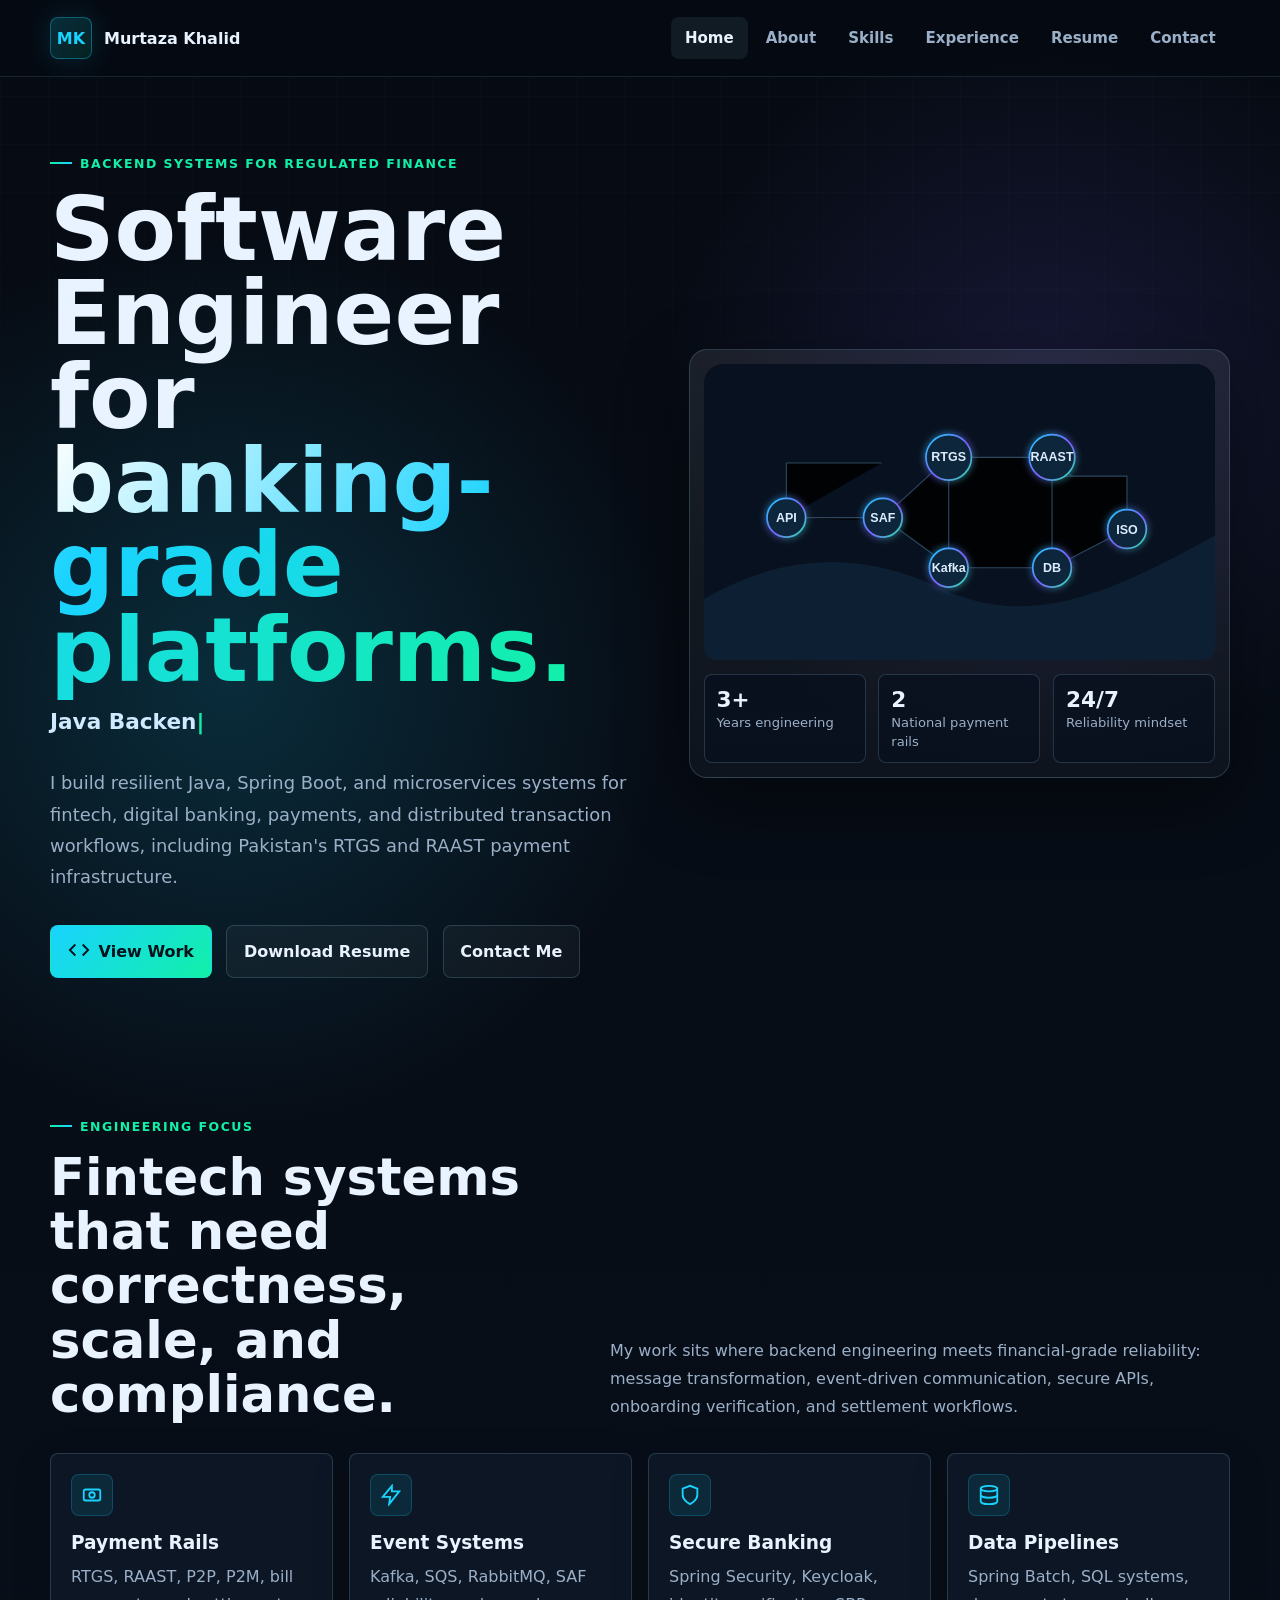
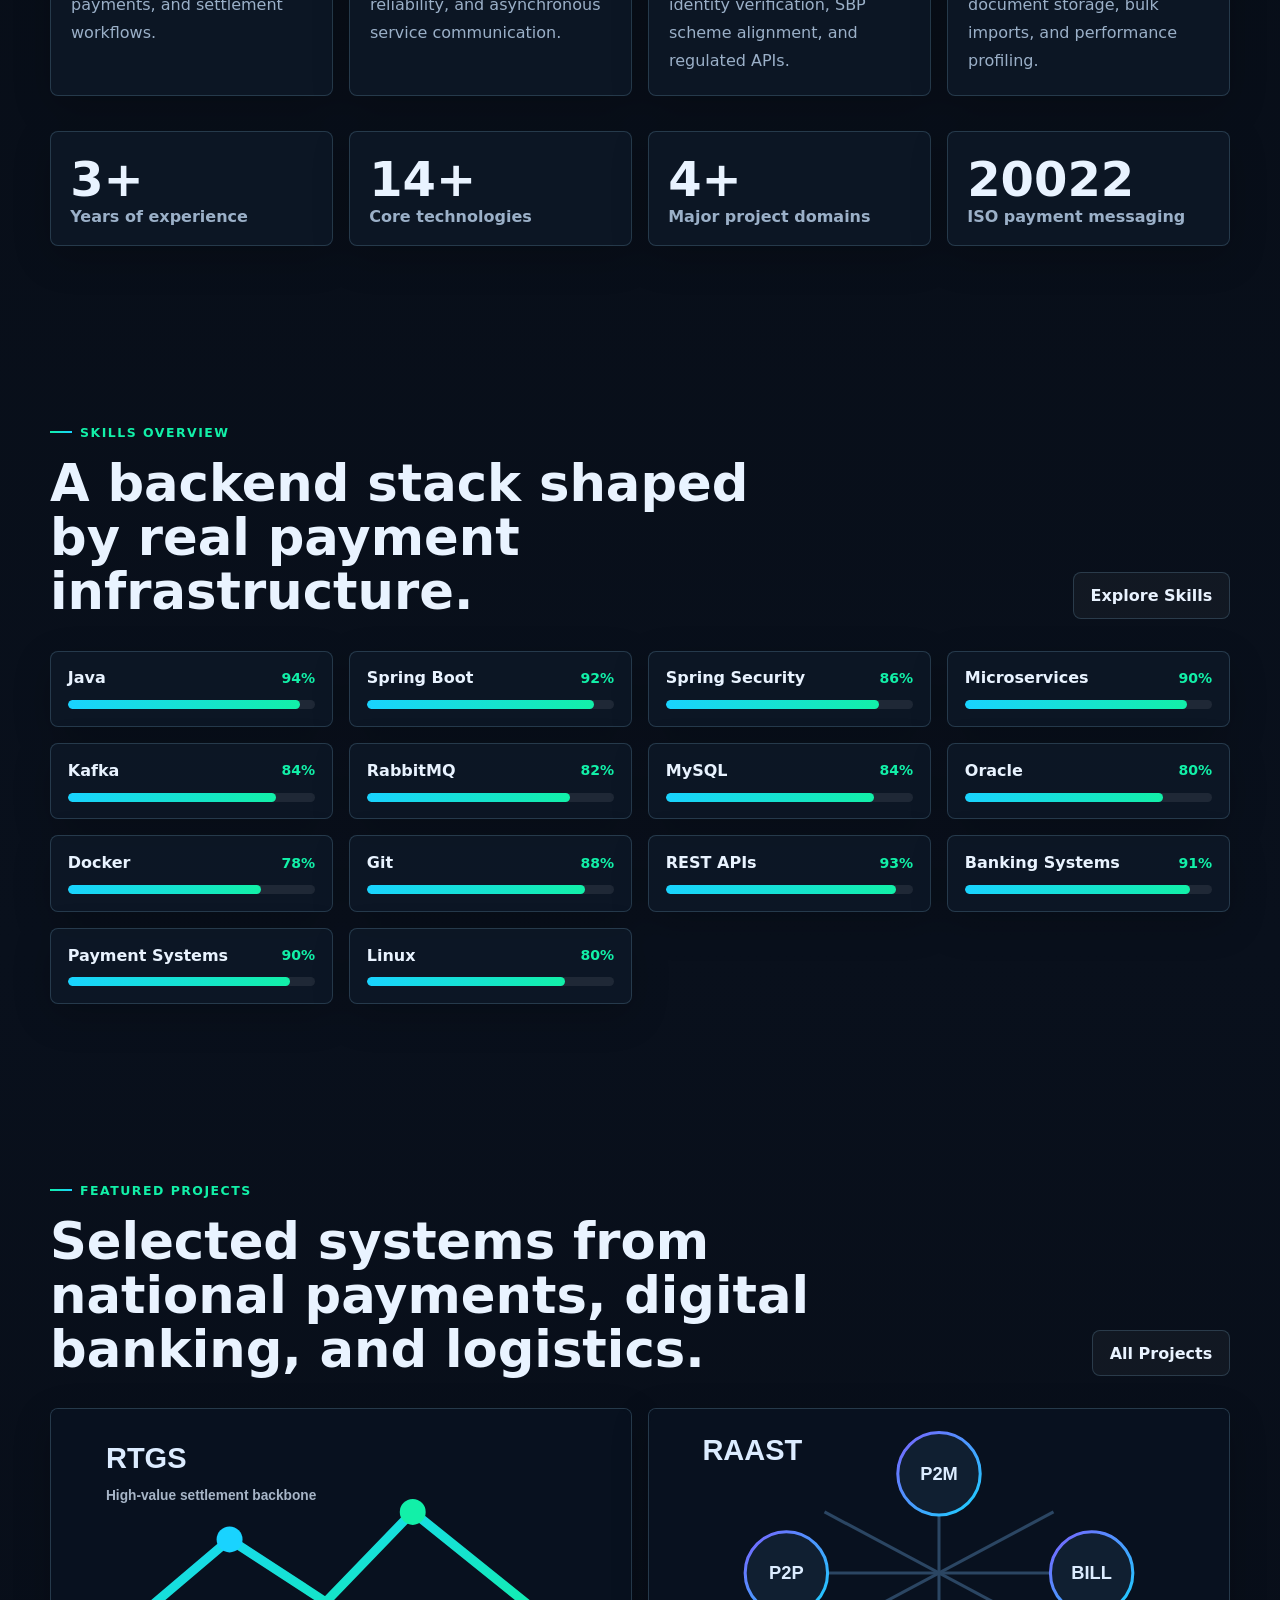
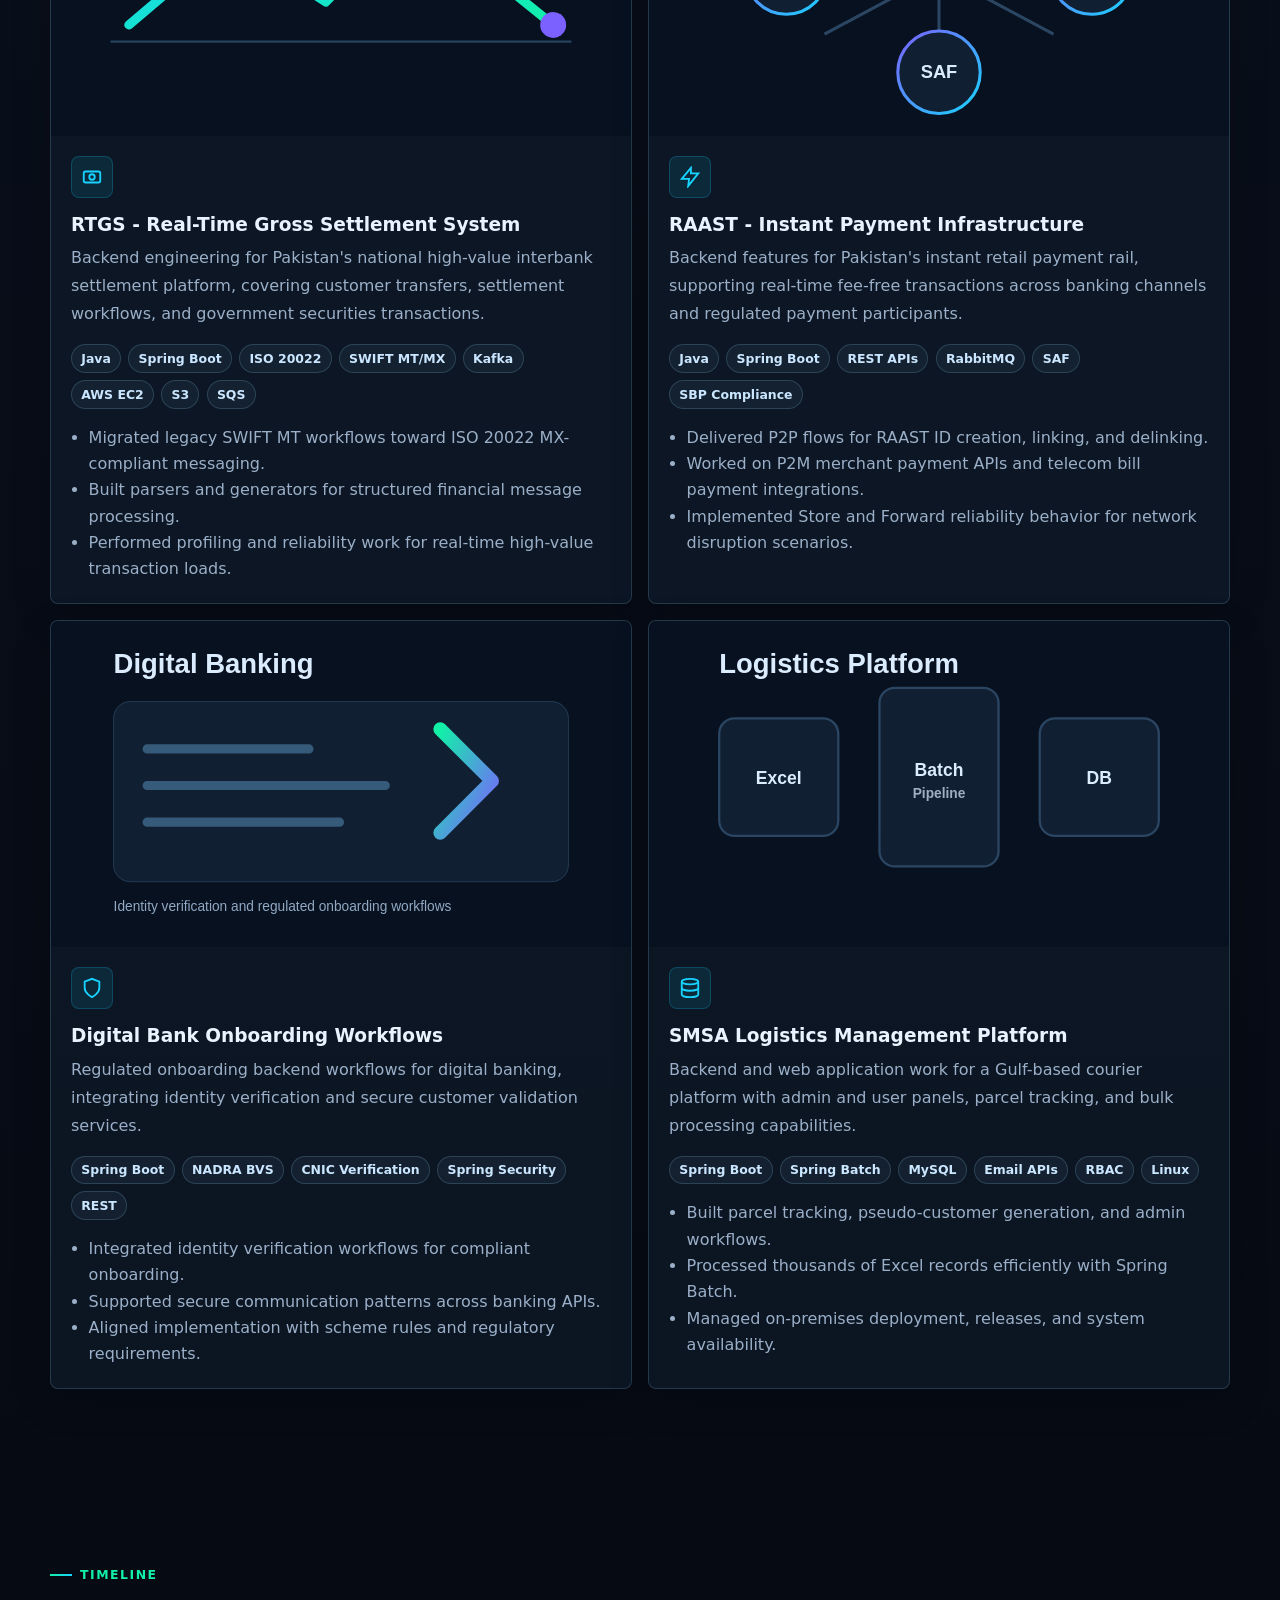
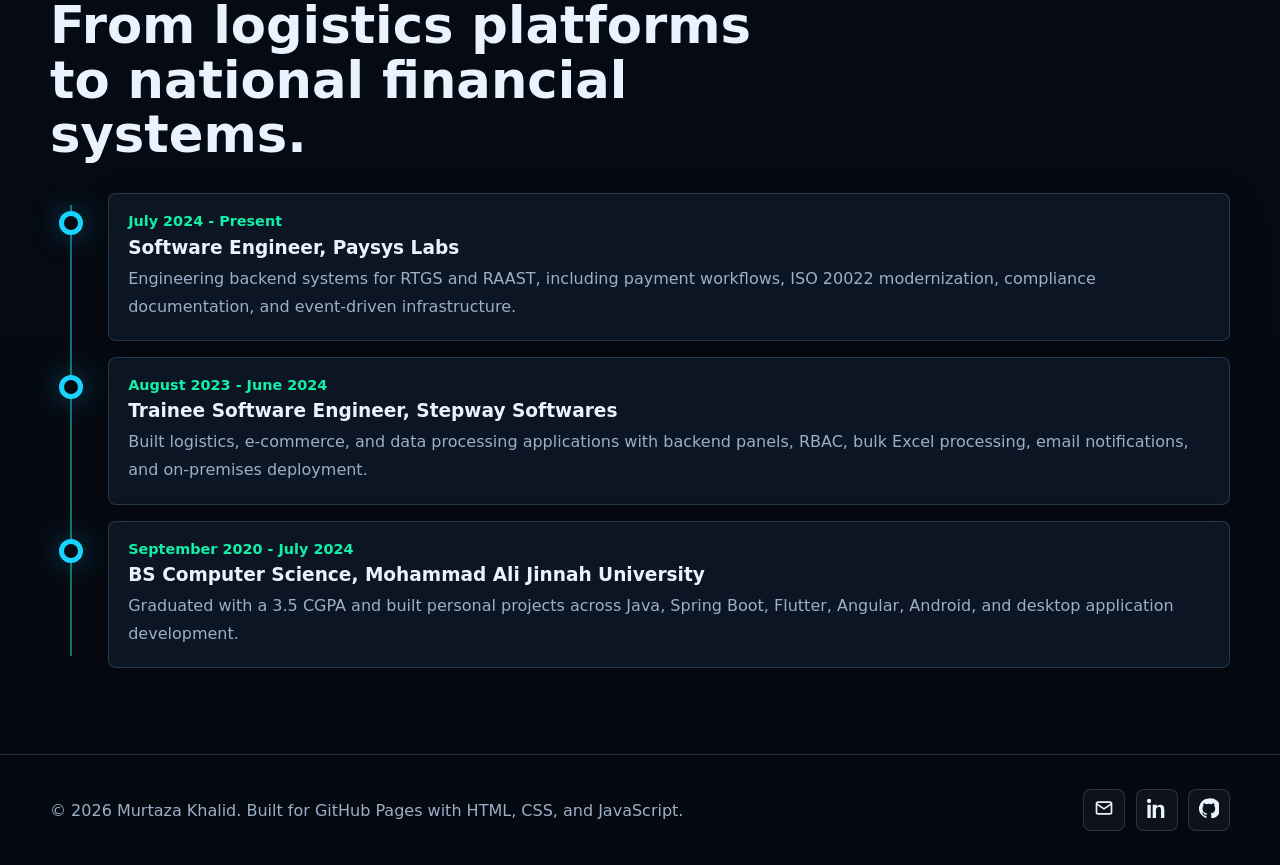
==== index.html @ 9c228e3c "Add portfolio website" ====
﻿<!doctype html>
<html lang="en">
<head>
  <meta charset="utf-8">
  <meta name="viewport" content="width=device-width, initial-scale=1">
  <title>Murtaza Khalid | Software Engineer - Fintech, Banking & Microservices</title>
  <meta name="description" content="Portfolio of Murtaza Khalid, a Java and Spring Boot Software Engineer building digital banking, payment systems, RTGS, RAAST, and microservices platforms.">
  <meta name="keywords" content="Murtaza Khalid, Software Engineer, Java, Spring Boot, Microservices, Kafka, Digital Banking, Payment Systems, RTGS, RAAST">
  <meta property="og:title" content="Murtaza Khalid | Software Engineer">
  <meta property="og:description" content="Java, Spring Boot, microservices, digital banking, and national payment systems portfolio.">
  <meta property="og:type" content="website">
  <meta property="og:image" content="assets/images/system-map.svg">
  <link rel="stylesheet" href="css/styles.css">
  <script type="application/ld+json">{"@context":"https://schema.org","@type":"Person","name":"Murtaza Khalid","jobTitle":"Software Engineer","email":"mailto:murtazakhalid888@gmail.com","url":"https://github.com/murtazakhalid77","sameAs":["https://www.linkedin.com/in/murtazakhalid77/","https://github.com/murtazakhalid77","https://leetcode.com/u/murtazakhalid77/"],"knowsAbout":["Java","Spring Boot","Microservices","Kafka","RTGS","RAAST","ISO 20022","Digital Banking","Payment Systems"]}</script>
</head>
<body>
  <a class="skip-link" href="#main">Skip to content</a>
  <header class="site-header">
    <nav class="nav" aria-label="Main navigation">
      <a class="brand" href="index.html"><span class="brand-mark">MK</span><span>Murtaza Khalid</span></a>
      <button class="nav-toggle" aria-label="Open navigation" aria-expanded="false"><span></span><span></span><span></span></button>
      <div class="nav-links"><a class="active" href="index.html">Home</a><a href="about.html">About</a><a href="skills.html">Skills</a><a href="experience.html">Experience</a><a href="resume.html">Resume</a><a href="contact.html">Contact</a></div>
    </nav>
  </header>
  <main id="main">
    <section class="hero">
      <div class="container hero-grid">
        <div>
          <span class="eyebrow reveal">Backend systems for regulated finance</span>
          <h1 class="reveal">Software Engineer for <span class="gradient-text">banking-grade platforms.</span></h1>
          <div class="typing-row reveal"><span data-typing></span><span class="cursor">|</span></div>
          <p class="hero-copy reveal">I build resilient Java, Spring Boot, and microservices systems for fintech, digital banking, payments, and distributed transaction workflows, including Pakistan's RTGS and RAAST payment infrastructure.</p>
          <div class="cta-row reveal"><a class="btn btn-primary" href="experience.html"><span data-icon="code"></span>View Work</a><a class="btn btn-ghost" href="assets/docs/Murtaza-Khalid-Resume.pdf" download>Download Resume</a><a class="btn btn-ghost" href="contact.html">Contact Me</a></div>
        </div>
        <div class="hero-visual reveal">
          <div class="visual-shell">
            <img src="assets/images/system-map.svg" alt="Distributed fintech system architecture visual">
            <div class="status-strip"><div class="status-pill"><strong>3+</strong><span>Years engineering</span></div><div class="status-pill"><strong>2</strong><span>National payment rails</span></div><div class="status-pill"><strong>24/7</strong><span>Reliability mindset</span></div></div>
          </div>
        </div>
      </div>
    </section>
    <section class="section">
      <div class="container">
        <div class="section-head"><div><span class="eyebrow reveal">Engineering focus</span><h2 class="reveal">Fintech systems that need correctness, scale, and compliance.</h2></div><p class="reveal">My work sits where backend engineering meets financial-grade reliability: message transformation, event-driven communication, secure APIs, onboarding verification, and settlement workflows.</p></div>
        <div class="grid grid-4">
          <article class="card card-pad reveal"><div class="icon" data-icon="banknote"></div><h3>Payment Rails</h3><p>RTGS, RAAST, P2P, P2M, bill payments, and settlement workflows.</p></article>
          <article class="card card-pad reveal"><div class="icon" data-icon="zap"></div><h3>Event Systems</h3><p>Kafka, SQS, RabbitMQ, SAF reliability, and asynchronous service communication.</p></article>
          <article class="card card-pad reveal"><div class="icon" data-icon="shield"></div><h3>Secure Banking</h3><p>Spring Security, Keycloak, identity verification, SBP scheme alignment, and regulated APIs.</p></article>
          <article class="card card-pad reveal"><div class="icon" data-icon="database"></div><h3>Data Pipelines</h3><p>Spring Batch, SQL systems, document storage, bulk imports, and performance profiling.</p></article>
        </div>
        <div class="grid grid-4 stats">
          <article class="card stat-card reveal"><div class="stat-number" data-count="3" data-suffix="+">0</div><div class="stat-label">Years of experience</div></article>
          <article class="card stat-card reveal"><div class="stat-number" data-count="14" data-suffix="+">0</div><div class="stat-label">Core technologies</div></article>
          <article class="card stat-card reveal"><div class="stat-number" data-count="4" data-suffix="+">0</div><div class="stat-label">Major project domains</div></article>
          <article class="card stat-card reveal"><div class="stat-number" data-count="20022">0</div><div class="stat-label">ISO payment messaging</div></article>
        </div>
      </div>
    </section>
    <section class="section">
      <div class="container">
        <div class="section-head"><div><span class="eyebrow reveal">Skills overview</span><h2 class="reveal">A backend stack shaped by real payment infrastructure.</h2></div><a class="btn btn-ghost reveal" href="skills.html">Explore Skills</a></div>
        <div class="grid grid-4" data-skills></div>
      </div>
    </section>
    <section class="section">
      <div class="container">
        <div class="section-head"><div><span class="eyebrow reveal">Featured projects</span><h2 class="reveal">Selected systems from national payments, digital banking, and logistics.</h2></div><a class="btn btn-ghost reveal" href="experience.html">All Projects</a></div>
        <div class="grid grid-2" data-projects></div>
      </div>
    </section>
    <section class="section">
      <div class="container">
        <div class="section-head"><div><span class="eyebrow reveal">Timeline</span><h2 class="reveal">From logistics platforms to national financial systems.</h2></div></div>
        <div class="timeline">
          <article class="timeline-item reveal"><span class="timeline-dot"></span><div class="card timeline-card"><div class="timeline-meta">July 2024 - Present</div><h3>Software Engineer, Paysys Labs</h3><p>Engineering backend systems for RTGS and RAAST, including payment workflows, ISO 20022 modernization, compliance documentation, and event-driven infrastructure.</p></div></article>
          <article class="timeline-item reveal"><span class="timeline-dot"></span><div class="card timeline-card"><div class="timeline-meta">August 2023 - June 2024</div><h3>Trainee Software Engineer, Stepway Softwares</h3><p>Built logistics, e-commerce, and data processing applications with backend panels, RBAC, bulk Excel processing, email notifications, and on-premises deployment.</p></div></article>
          <article class="timeline-item reveal"><span class="timeline-dot"></span><div class="card timeline-card"><div class="timeline-meta">September 2020 - July 2024</div><h3>BS Computer Science, Mohammad Ali Jinnah University</h3><p>Graduated with a 3.5 CGPA and built personal projects across Java, Spring Boot, Flutter, Angular, Android, and desktop application development.</p></div></article>
        </div>
      </div>
    </section>
  </main>
  <footer class="footer"><div class="container footer-inner"><div>&copy; 2026 Murtaza Khalid. Built for GitHub Pages with HTML, CSS, and JavaScript.</div><div class="socials"><a href="mailto:murtazakhalid888@gmail.com" aria-label="Email"><span data-icon="mail"></span></a><a href="https://www.linkedin.com/in/murtazakhalid77/" aria-label="LinkedIn"><span data-icon="linkedin"></span></a><a href="https://github.com/murtazakhalid77" aria-label="GitHub"><span data-icon="github"></span></a></div></div></footer>
  <script src="js/main.js"></script>
</body>
</html>
---- css/styles.css ----
:root {
  color-scheme: dark;
  --bg: #060b13;
  --panel: rgba(14, 25, 40, .82);
  --panel-strong: rgba(18, 32, 50, .94);
  --text: #e9f3ff;
  --muted: #9bb0c8;
  --line: rgba(155, 220, 255, .18);
  --cyan: #19d3ff;
  --mint: #12f0a8;
  --violet: #7b61ff;
  --shadow: 0 24px 70px rgba(0, 0, 0, .42);
  --radius: 8px;
  --max: 1180px;
}

* { box-sizing: border-box; }
html { scroll-behavior: smooth; }
body {
  margin: 0;
  min-height: 100vh;
  font-family: Inter, ui-sans-serif, system-ui, -apple-system, BlinkMacSystemFont, "Segoe UI", sans-serif;
  background:
    radial-gradient(circle at 18% 12%, rgba(25, 211, 255, .16), transparent 28rem),
    radial-gradient(circle at 82% 7%, rgba(123, 97, 255, .14), transparent 24rem),
    linear-gradient(180deg, #060b13 0%, #09101c 45%, #050810 100%);
  color: var(--text);
  letter-spacing: 0;
}

body::before {
  content: "";
  position: fixed;
  inset: 0;
  pointer-events: none;
  background-image: linear-gradient(rgba(255,255,255,.035) 1px, transparent 1px), linear-gradient(90deg, rgba(255,255,255,.035) 1px, transparent 1px);
  background-size: 48px 48px;
  mask-image: linear-gradient(to bottom, rgba(0,0,0,.55), transparent 75%);
  z-index: -1;
}

a { color: inherit; text-decoration: none; }
img { max-width: 100%; display: block; }
p { color: var(--muted); line-height: 1.75; margin: 0; }

.skip-link { position: absolute; left: -999px; top: 1rem; background: var(--cyan); color: #06111f; padding: .75rem 1rem; z-index: 100; border-radius: var(--radius); }
.skip-link:focus { left: 1rem; }
.site-header { position: sticky; top: 0; z-index: 50; border-bottom: 1px solid rgba(155, 220, 255, .12); background: rgba(6, 11, 19, .78); backdrop-filter: blur(18px); }
.nav { width: min(var(--max), calc(100% - 32px)); margin: 0 auto; min-height: 76px; display: flex; align-items: center; justify-content: space-between; gap: 1rem; }
.brand { display: flex; align-items: center; gap: .75rem; font-weight: 800; }
.brand-mark { width: 42px; height: 42px; display: grid; place-items: center; border: 1px solid rgba(25, 211, 255, .35); border-radius: 8px; background: linear-gradient(135deg, rgba(25,211,255,.18), rgba(18,240,168,.1)); color: var(--cyan); box-shadow: 0 0 28px rgba(25, 211, 255, .15); }
.nav-links { display: flex; align-items: center; gap: .2rem; }
.nav-links a { color: var(--muted); padding: .75rem .9rem; border-radius: 8px; font-weight: 650; font-size: .94rem; transition: .2s ease; }
.nav-links a:hover, .nav-links a.active { color: var(--text); background: rgba(155,220,255,.08); }
.nav-toggle { display: none; width: 42px; height: 42px; border: 1px solid var(--line); background: rgba(255,255,255,.04); color: var(--text); border-radius: 8px; }
.nav-toggle span { display: block; width: 19px; height: 2px; margin: 5px auto; background: currentColor; }

.container { width: min(var(--max), calc(100% - 32px)); margin: 0 auto; }
.section { padding: 86px 0; }
.section-tight { padding: 56px 0; }
.eyebrow { display: inline-flex; align-items: center; gap: .5rem; color: var(--mint); font-weight: 800; font-size: .78rem; text-transform: uppercase; letter-spacing: .12em; margin-bottom: 1rem; }
.eyebrow::before { content: ""; width: 22px; height: 2px; background: linear-gradient(90deg, var(--mint), var(--cyan)); }
.section-head { display: flex; align-items: end; justify-content: space-between; gap: 2rem; margin-bottom: 2rem; }
.section-head h1, .section-head h2 { margin: 0; max-width: 760px; font-size: clamp(2rem, 4vw, 3.75rem); line-height: 1.06; }
.section-head p { max-width: 620px; }

.hero { min-height: calc(100vh - 76px); display: grid; align-items: center; padding: 72px 0 48px; }
.hero-grid { display: grid; grid-template-columns: 1.04fr .96fr; gap: 52px; align-items: center; }
.hero h1 { margin: 0; font-size: clamp(2.8rem, 7vw, 6.6rem); line-height: .94; letter-spacing: 0; }
.gradient-text { background: linear-gradient(120deg, #fff, var(--cyan) 38%, var(--mint)); -webkit-background-clip: text; background-clip: text; color: transparent; }
.hero-copy { font-size: 1.12rem; max-width: 680px; margin: 1.5rem 0 0; }
.typing-row { min-height: 34px; margin-top: 1.1rem; color: #cfe9ff; font-weight: 800; font-size: clamp(1.05rem, 2vw, 1.35rem); }
.cursor { color: var(--mint); animation: blink 1s infinite; }
@keyframes blink { 50% { opacity: 0; } }
.cta-row { display: flex; flex-wrap: wrap; gap: .9rem; margin-top: 2rem; }
.btn { display: inline-flex; align-items: center; justify-content: center; gap: .55rem; min-height: 46px; padding: .8rem 1.05rem; border-radius: 8px; border: 1px solid var(--line); font-weight: 800; transition: transform .2s ease, border-color .2s ease, background .2s ease; cursor: pointer; }
.btn:hover { transform: translateY(-2px); border-color: rgba(25, 211, 255, .5); }
.btn-primary { background: linear-gradient(135deg, var(--cyan), var(--mint)); color: #03111b; border-color: transparent; }
.btn-ghost { background: rgba(255,255,255,.04); color: var(--text); }
.hero-visual { position: relative; }
.visual-shell { border: 1px solid rgba(155,220,255,.18); border-radius: 18px; padding: 14px; background: linear-gradient(180deg, rgba(255,255,255,.08), rgba(255,255,255,.03)); box-shadow: var(--shadow); }
.visual-shell img { border-radius: 12px; width: 100%; }
.status-strip { display: grid; grid-template-columns: repeat(3, 1fr); gap: .8rem; margin-top: .9rem; }
.status-pill { border: 1px solid var(--line); border-radius: 8px; padding: .75rem; background: rgba(8,17,31,.76); }
.status-pill strong { display: block; font-size: 1.35rem; color: var(--text); }
.status-pill span { color: var(--muted); font-size: .82rem; }

.grid { display: grid; gap: 1rem; }
.grid-2 { grid-template-columns: repeat(2, minmax(0, 1fr)); }
.grid-3 { grid-template-columns: repeat(3, minmax(0, 1fr)); }
.grid-4 { grid-template-columns: repeat(4, minmax(0, 1fr)); }
.card { border: 1px solid var(--line); border-radius: var(--radius); background: var(--panel); box-shadow: 0 12px 38px rgba(0,0,0,.2); transition: transform .25s ease, border-color .25s ease, background .25s ease; overflow: hidden; }
.card:hover { transform: translateY(-5px); border-color: rgba(25,211,255,.42); background: var(--panel-strong); }
.card-pad { padding: 1.25rem; }
.icon { width: 42px; height: 42px; border-radius: 8px; display: grid; place-items: center; background: rgba(25,211,255,.1); color: var(--cyan); border: 1px solid rgba(25,211,255,.2); }
.card h3 { margin: 1rem 0 .6rem; font-size: 1.16rem; }
.card h4 { margin: 0 0 .5rem; font-size: 1.03rem; }
.tags { display: flex; flex-wrap: wrap; gap: .45rem; margin-top: 1rem; }
.tag { color: #cbe7ff; border: 1px solid rgba(155,220,255,.18); background: rgba(155,220,255,.06); border-radius: 999px; padding: .36rem .58rem; font-size: .78rem; font-weight: 700; }
.stats { margin-top: 2.2rem; }
.stat-card { padding: 1.2rem; }
.stat-number { font-size: clamp(1.8rem, 4vw, 3rem); font-weight: 900; color: var(--text); }
.stat-label { color: var(--muted); font-weight: 650; }

.skill-card { padding: 1.05rem; }
.skill-top { display: flex; align-items: center; justify-content: space-between; gap: 1rem; margin-bottom: .8rem; }
.skill-name { font-weight: 850; }
.skill-level { color: var(--mint); font-weight: 850; font-size: .88rem; }
.progress { height: 9px; border-radius: 999px; background: rgba(255,255,255,.08); overflow: hidden; }
.progress span { display: block; height: 100%; width: 0; background: linear-gradient(90deg, var(--cyan), var(--mint)); border-radius: inherit; transition: width 1.2s cubic-bezier(.2,.9,.2,1); }

.project-image { aspect-ratio: 16/9; background: #08111f; }
.project-image img { width: 100%; height: 100%; object-fit: cover; }
.project-card .card-pad { padding: 1.25rem; }
.project-list { margin: 1rem 0 0; padding-left: 1.1rem; color: var(--muted); line-height: 1.65; }
.timeline { position: relative; display: grid; gap: 1rem; }
.timeline::before { content: ""; position: absolute; left: 20px; top: 12px; bottom: 12px; width: 2px; background: linear-gradient(var(--cyan), var(--mint)); opacity: .5; }
.timeline-item { position: relative; padding-left: 58px; }
.timeline-dot { position: absolute; left: 9px; top: 18px; width: 24px; height: 24px; border-radius: 50%; background: var(--bg); border: 5px solid var(--cyan); box-shadow: 0 0 28px rgba(25,211,255,.35); }
.timeline-card { padding: 1.2rem; }
.timeline-meta { color: var(--mint); font-weight: 800; font-size: .9rem; margin-bottom: .45rem; }
.timeline-card h3 { margin: 0 0 .45rem; }

.split { display: grid; grid-template-columns: .85fr 1.15fr; gap: 2rem; align-items: start; }
.profile-panel { padding: 1.25rem; position: sticky; top: 100px; }
.profile-panel img { border-radius: 12px; border: 1px solid var(--line); margin-bottom: 1rem; }
.info-list { display: grid; gap: .7rem; margin-top: 1rem; }
.info-list a, .info-list div { display: flex; align-items: center; gap: .7rem; color: var(--muted); }
.contact-form { display: grid; gap: 1rem; }
.field { display: grid; gap: .45rem; }
label { color: #dcecff; font-weight: 750; }
input, textarea { width: 100%; border: 1px solid var(--line); background: rgba(255,255,255,.045); color: var(--text); border-radius: 8px; padding: .95rem 1rem; font: inherit; outline: none; }
textarea { min-height: 150px; resize: vertical; }
input:focus, textarea:focus { border-color: rgba(25,211,255,.65); box-shadow: 0 0 0 4px rgba(25,211,255,.08); }
.form-note { color: var(--muted); font-size: .92rem; }
.resume-frame { width: 100%; min-height: 760px; border: 1px solid var(--line); border-radius: 8px; background: rgba(255,255,255,.04); }

.footer { border-top: 1px solid var(--line); padding: 34px 0; background: rgba(6,11,19,.72); }
.footer-inner { display: flex; justify-content: space-between; align-items: center; gap: 1rem; flex-wrap: wrap; color: var(--muted); }
.socials { display: flex; gap: .65rem; flex-wrap: wrap; }
.socials a { width: 42px; height: 42px; border-radius: 8px; border: 1px solid var(--line); display: grid; place-items: center; color: var(--text); background: rgba(255,255,255,.04); transition: .2s ease; }
.socials a:hover { transform: translateY(-2px); border-color: var(--cyan); color: var(--cyan); }
.reveal { opacity: 0; transform: translateY(18px); transition: opacity .65s ease, transform .65s ease; }
.reveal.visible { opacity: 1; transform: translateY(0); }

@media (max-width: 980px) {
  .hero-grid, .split { grid-template-columns: 1fr; }
  .grid-4 { grid-template-columns: repeat(2, minmax(0, 1fr)); }
  .grid-3 { grid-template-columns: repeat(2, minmax(0, 1fr)); }
  .profile-panel { position: static; }
}

@media (max-width: 760px) {
  .nav-toggle { display: block; }
  .nav-links { position: fixed; left: 16px; right: 16px; top: 84px; display: none; flex-direction: column; align-items: stretch; padding: .8rem; border: 1px solid var(--line); border-radius: 8px; background: rgba(8,17,31,.96); box-shadow: var(--shadow); }
  .nav-links.open { display: flex; }
  .nav-links a { padding: .95rem; }
  .hero { min-height: auto; padding-top: 52px; }
  .section { padding: 64px 0; }
  .section-head { display: block; }
  .grid-2, .grid-3, .grid-4, .status-strip { grid-template-columns: 1fr; }
  .cta-row .btn { width: 100%; }
  .resume-frame { min-height: 560px; }
}

@media (prefers-reduced-motion: reduce) {
  *, *::before, *::after { animation-duration: .01ms !important; transition-duration: .01ms !important; scroll-behavior: auto !important; }
}
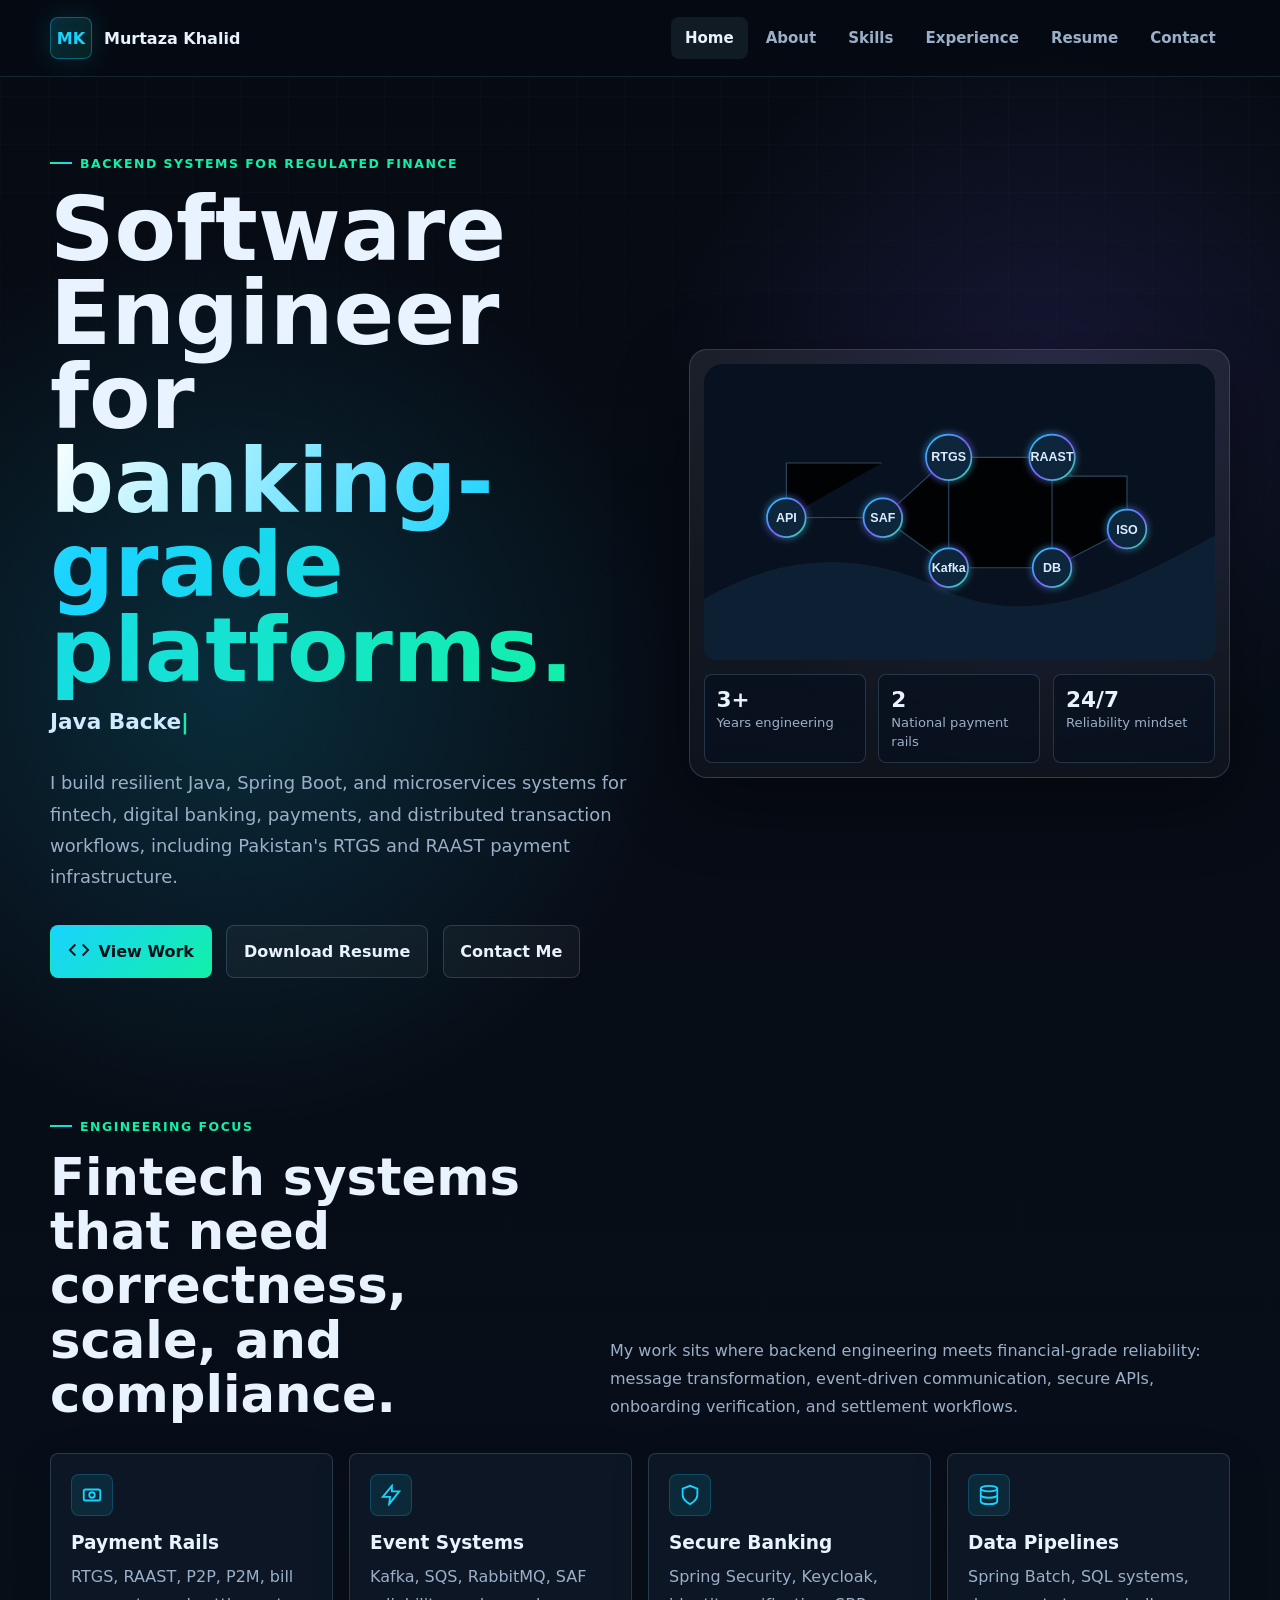
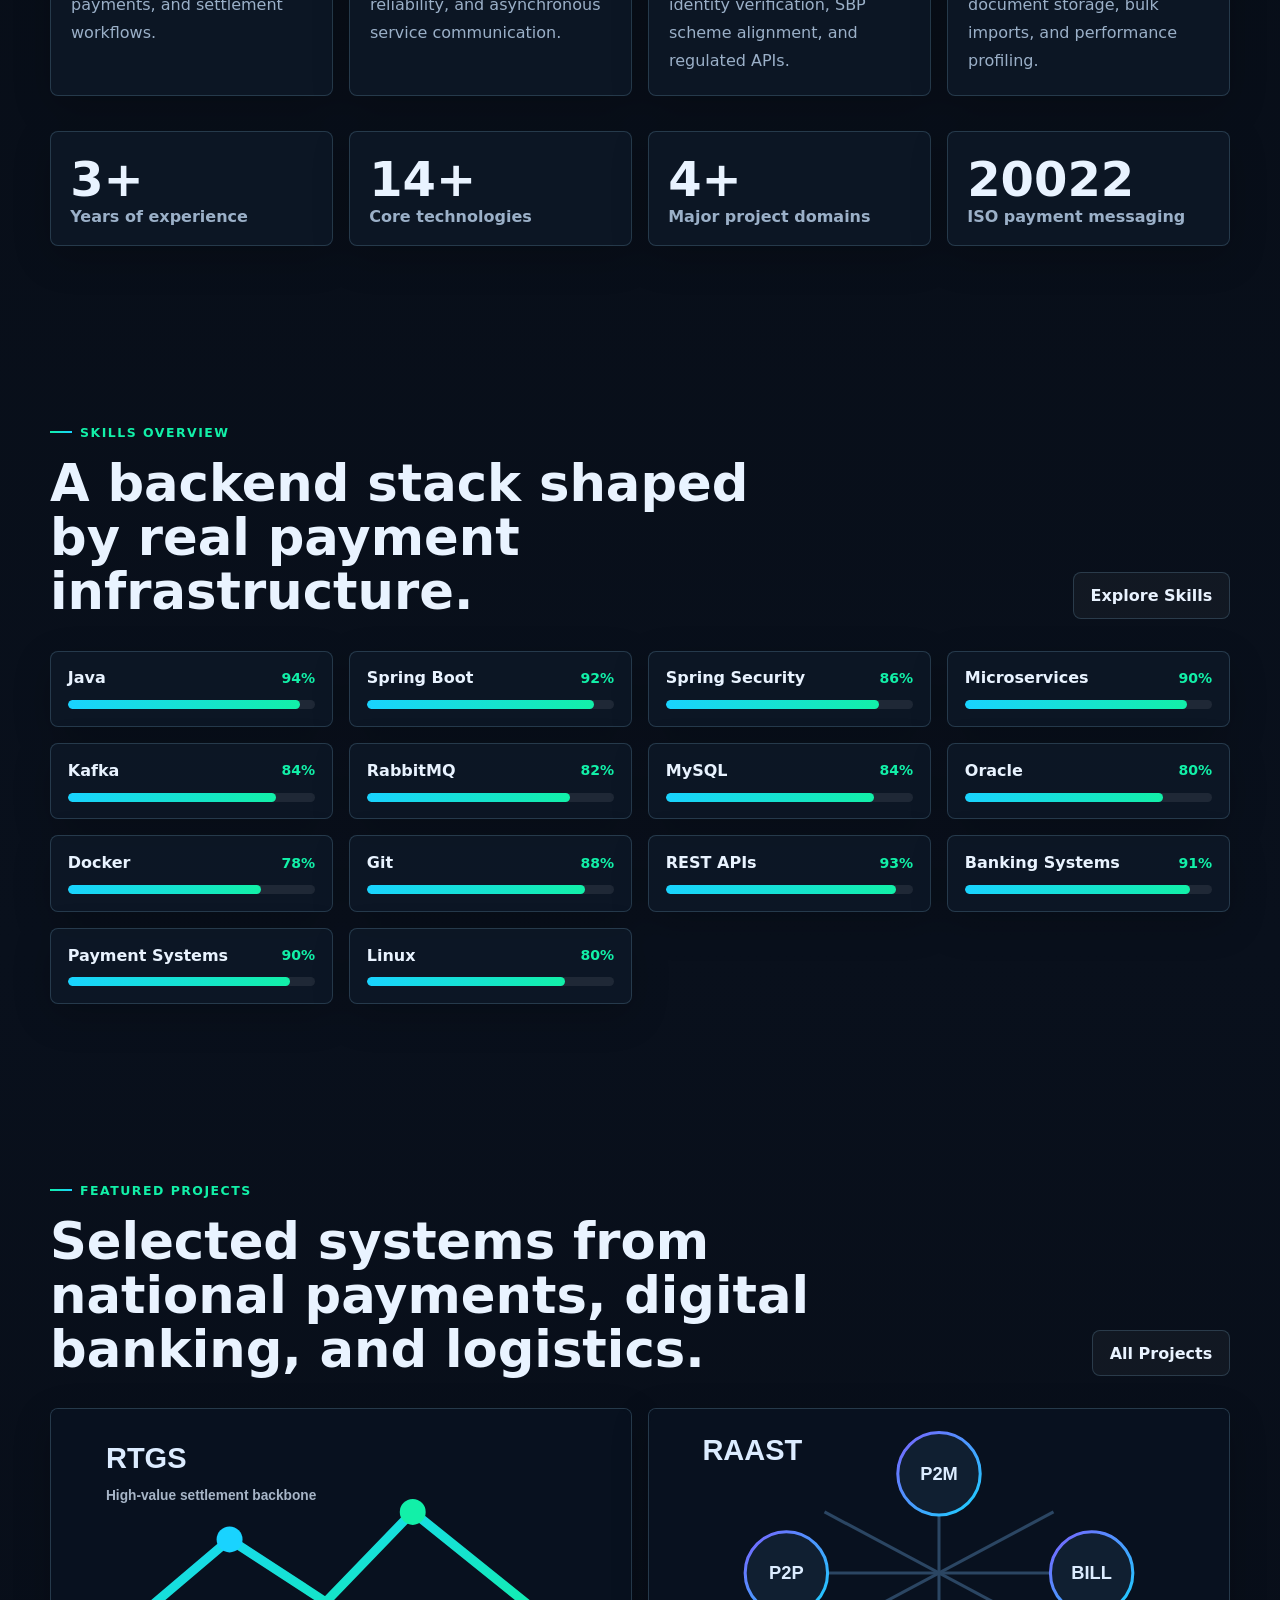
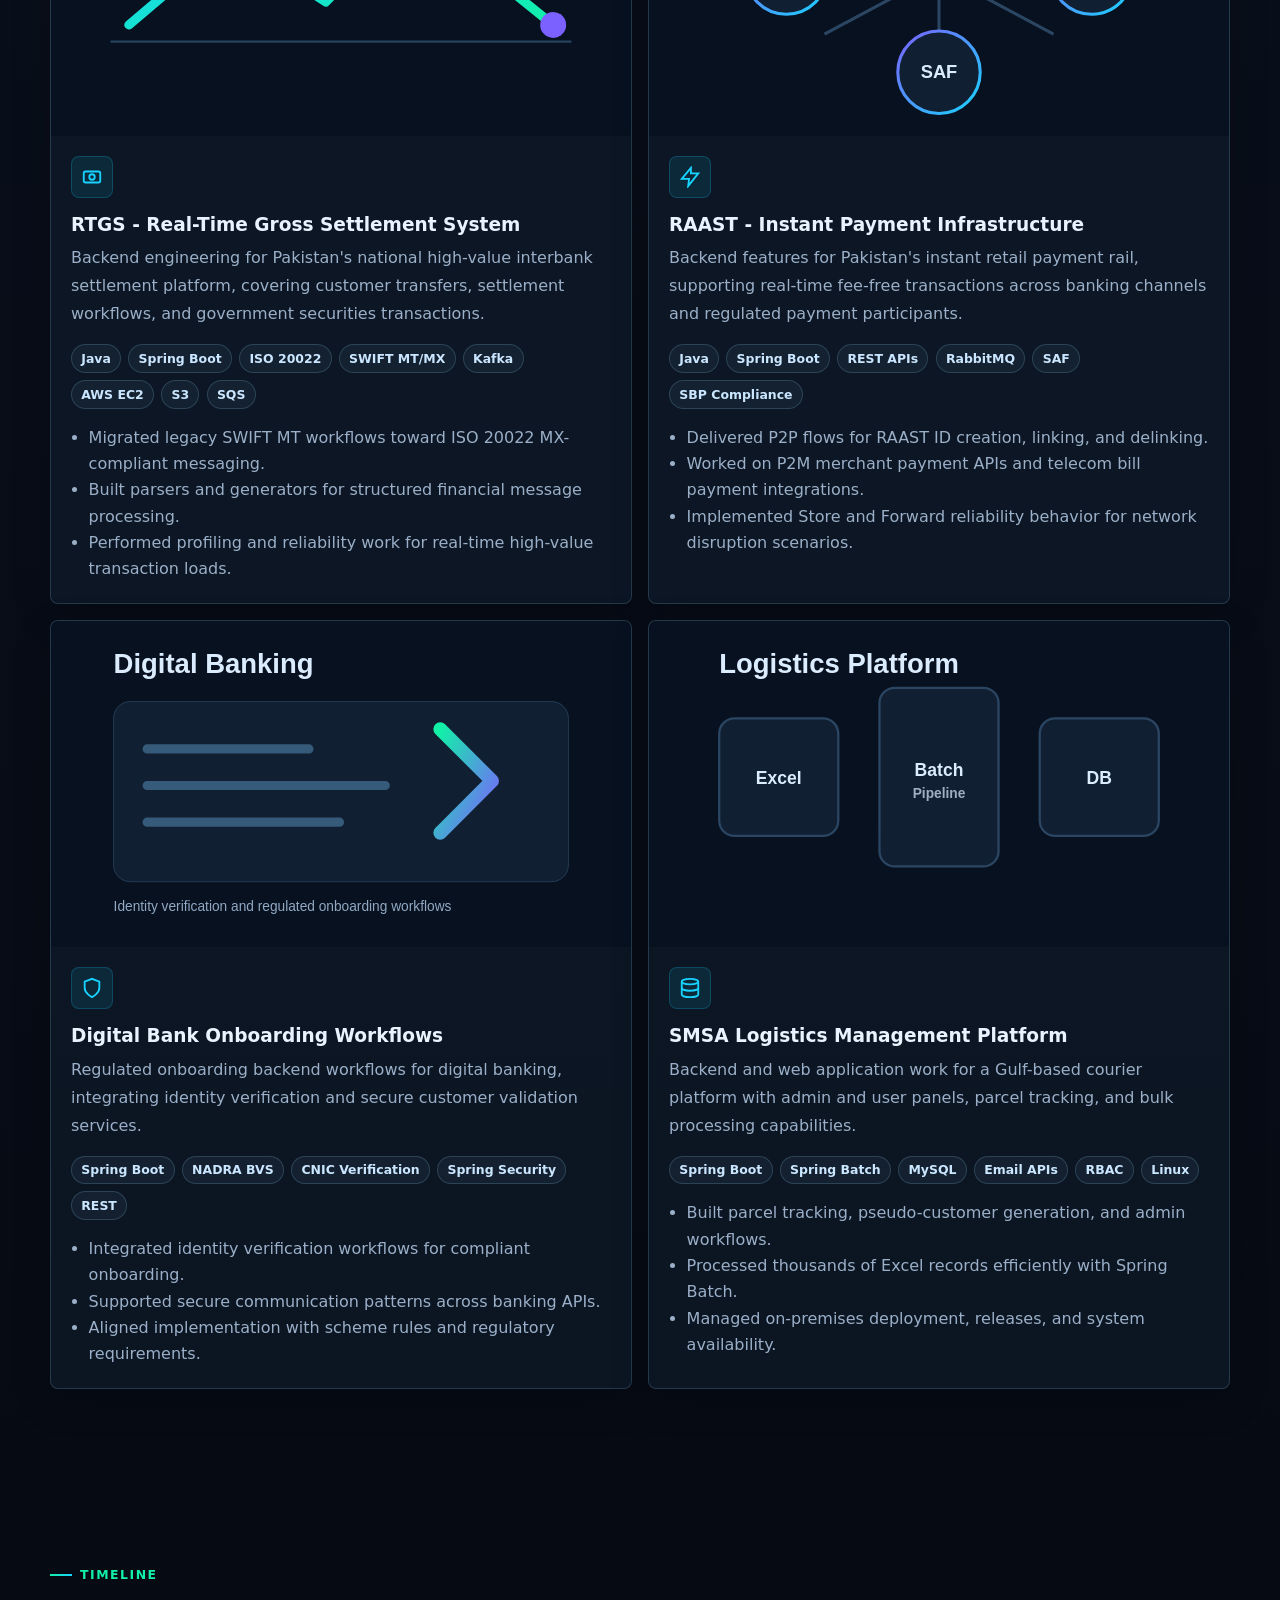
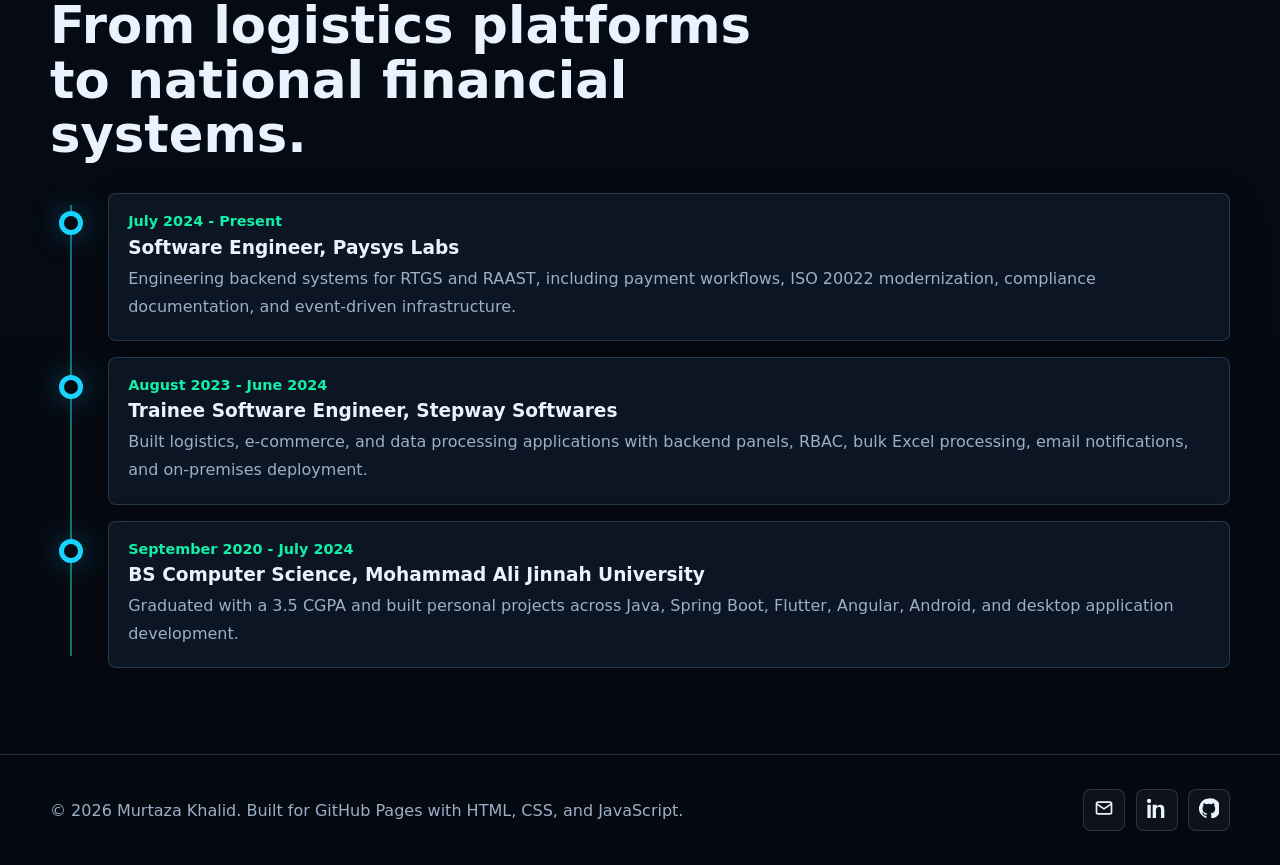
==== commit 549273b8: "Add favicon and fix email links" ====
--- a/index.html
+++ b/index.html
@@ -10,6 +10,7 @@
   <meta property="og:description" content="Java, Spring Boot, microservices, digital banking, and national payment systems portfolio.">
   <meta property="og:type" content="website">
   <meta property="og:image" content="assets/images/system-map.svg">
+  <link rel="icon" type="image/svg+xml" href="assets/images/favicon.svg">
   <link rel="stylesheet" href="css/styles.css">
   <script type="application/ld+json">{"@context":"https://schema.org","@type":"Person","name":"Murtaza Khalid","jobTitle":"Software Engineer","email":"mailto:murtazakhalid888@gmail.com","url":"https://github.com/murtazakhalid77","sameAs":["https://www.linkedin.com/in/murtazakhalid77/","https://github.com/murtazakhalid77","https://leetcode.com/u/murtazakhalid77/"],"knowsAbout":["Java","Spring Boot","Microservices","Kafka","RTGS","RAAST","ISO 20022","Digital Banking","Payment Systems"]}</script>
 </head>
@@ -80,7 +81,10 @@
       </div>
     </section>
   </main>
-  <footer class="footer"><div class="container footer-inner"><div>&copy; 2026 Murtaza Khalid. Built for GitHub Pages with HTML, CSS, and JavaScript.</div><div class="socials"><a href="mailto:murtazakhalid888@gmail.com" aria-label="Email"><span data-icon="mail"></span></a><a href="https://www.linkedin.com/in/murtazakhalid77/" aria-label="LinkedIn"><span data-icon="linkedin"></span></a><a href="https://github.com/murtazakhalid77" aria-label="GitHub"><span data-icon="github"></span></a></div></div></footer>
+  <footer class="footer"><div class="container footer-inner"><div>&copy; 2026 Murtaza Khalid. Built for GitHub Pages with HTML, CSS, and JavaScript.</div><div class="socials"><a href="mailto:murtazakhalid888@gmail.com" aria-label="Email"><span data-icon="mail"></span></a><a href="https://www.linkedin.com/in/murtazakhalid77/" target="_blank" rel="noopener noreferrer" aria-label="LinkedIn"><span data-icon="linkedin"></span></a><a href="https://github.com/murtazakhalid77" target="_blank" rel="noopener noreferrer" aria-label="GitHub"><span data-icon="github"></span></a></div></div></footer>
   <script src="js/main.js"></script>
 </body>
 </html>
+
+
+
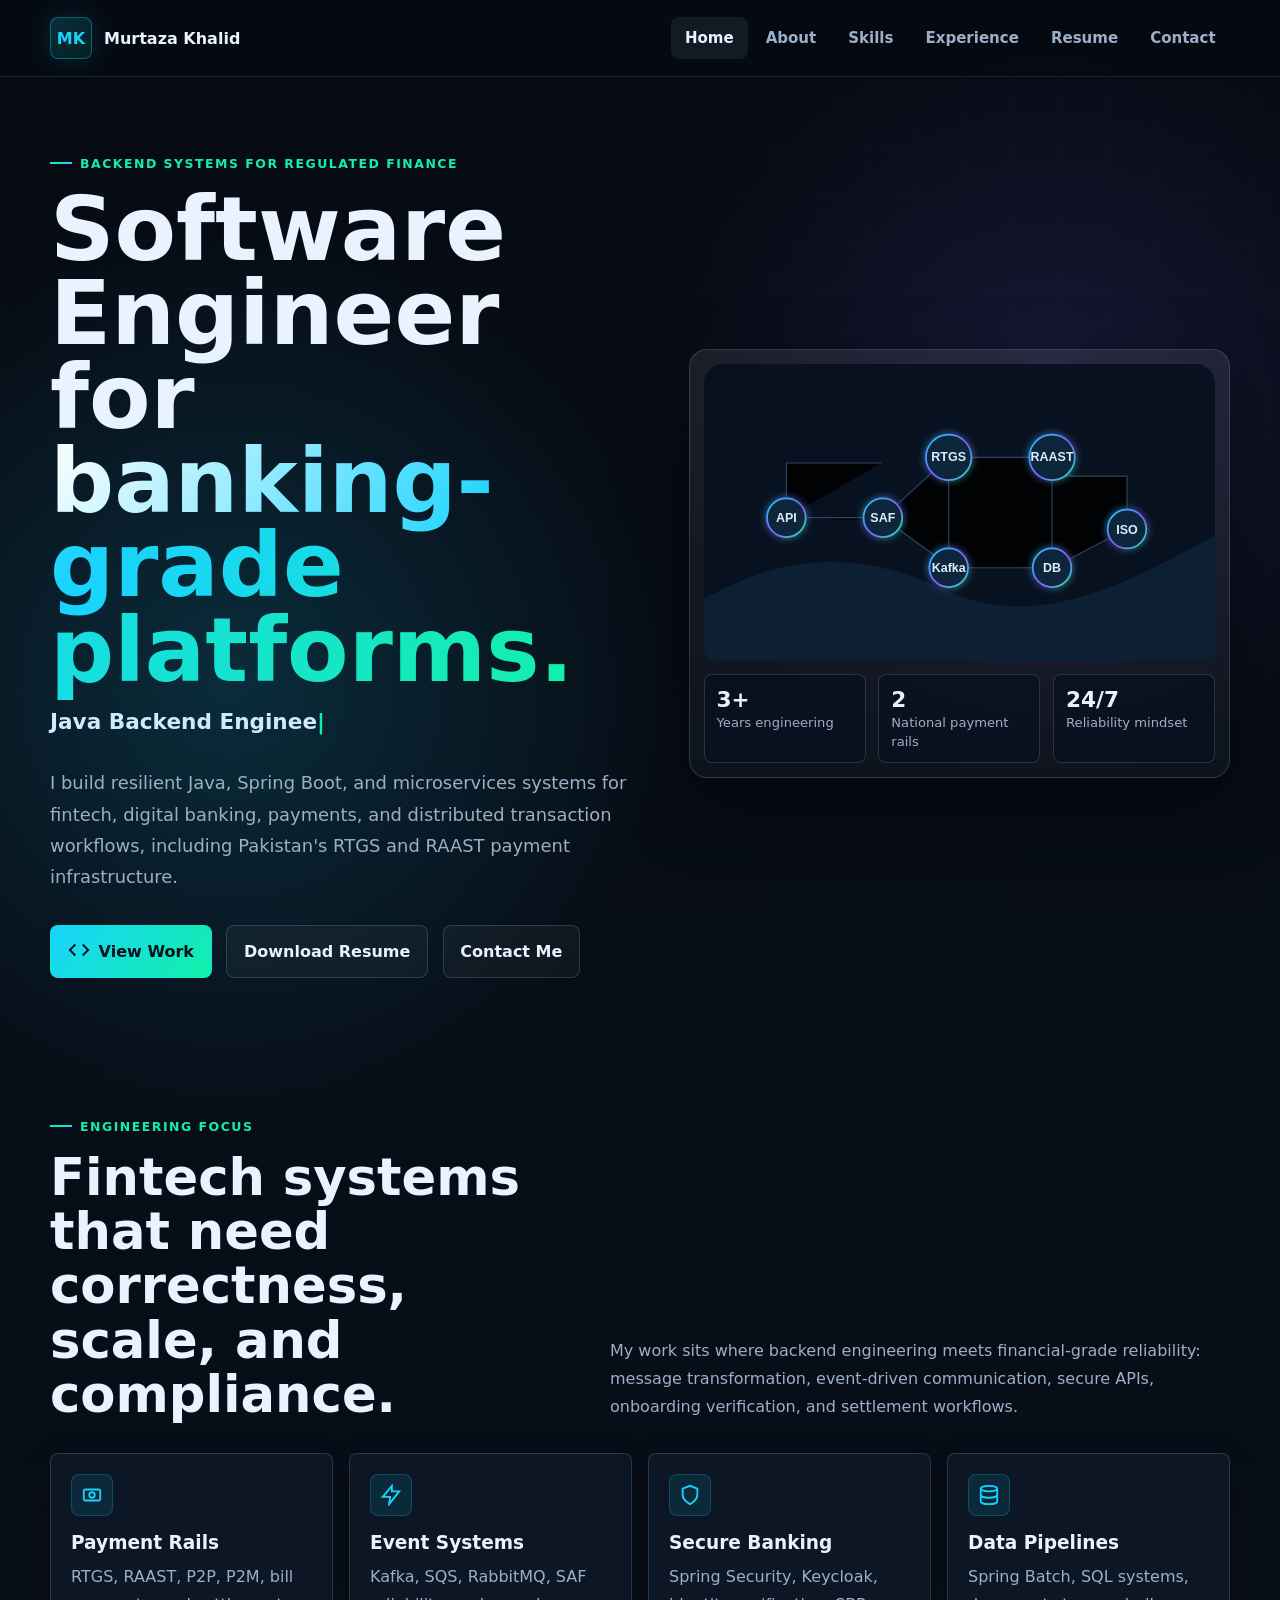
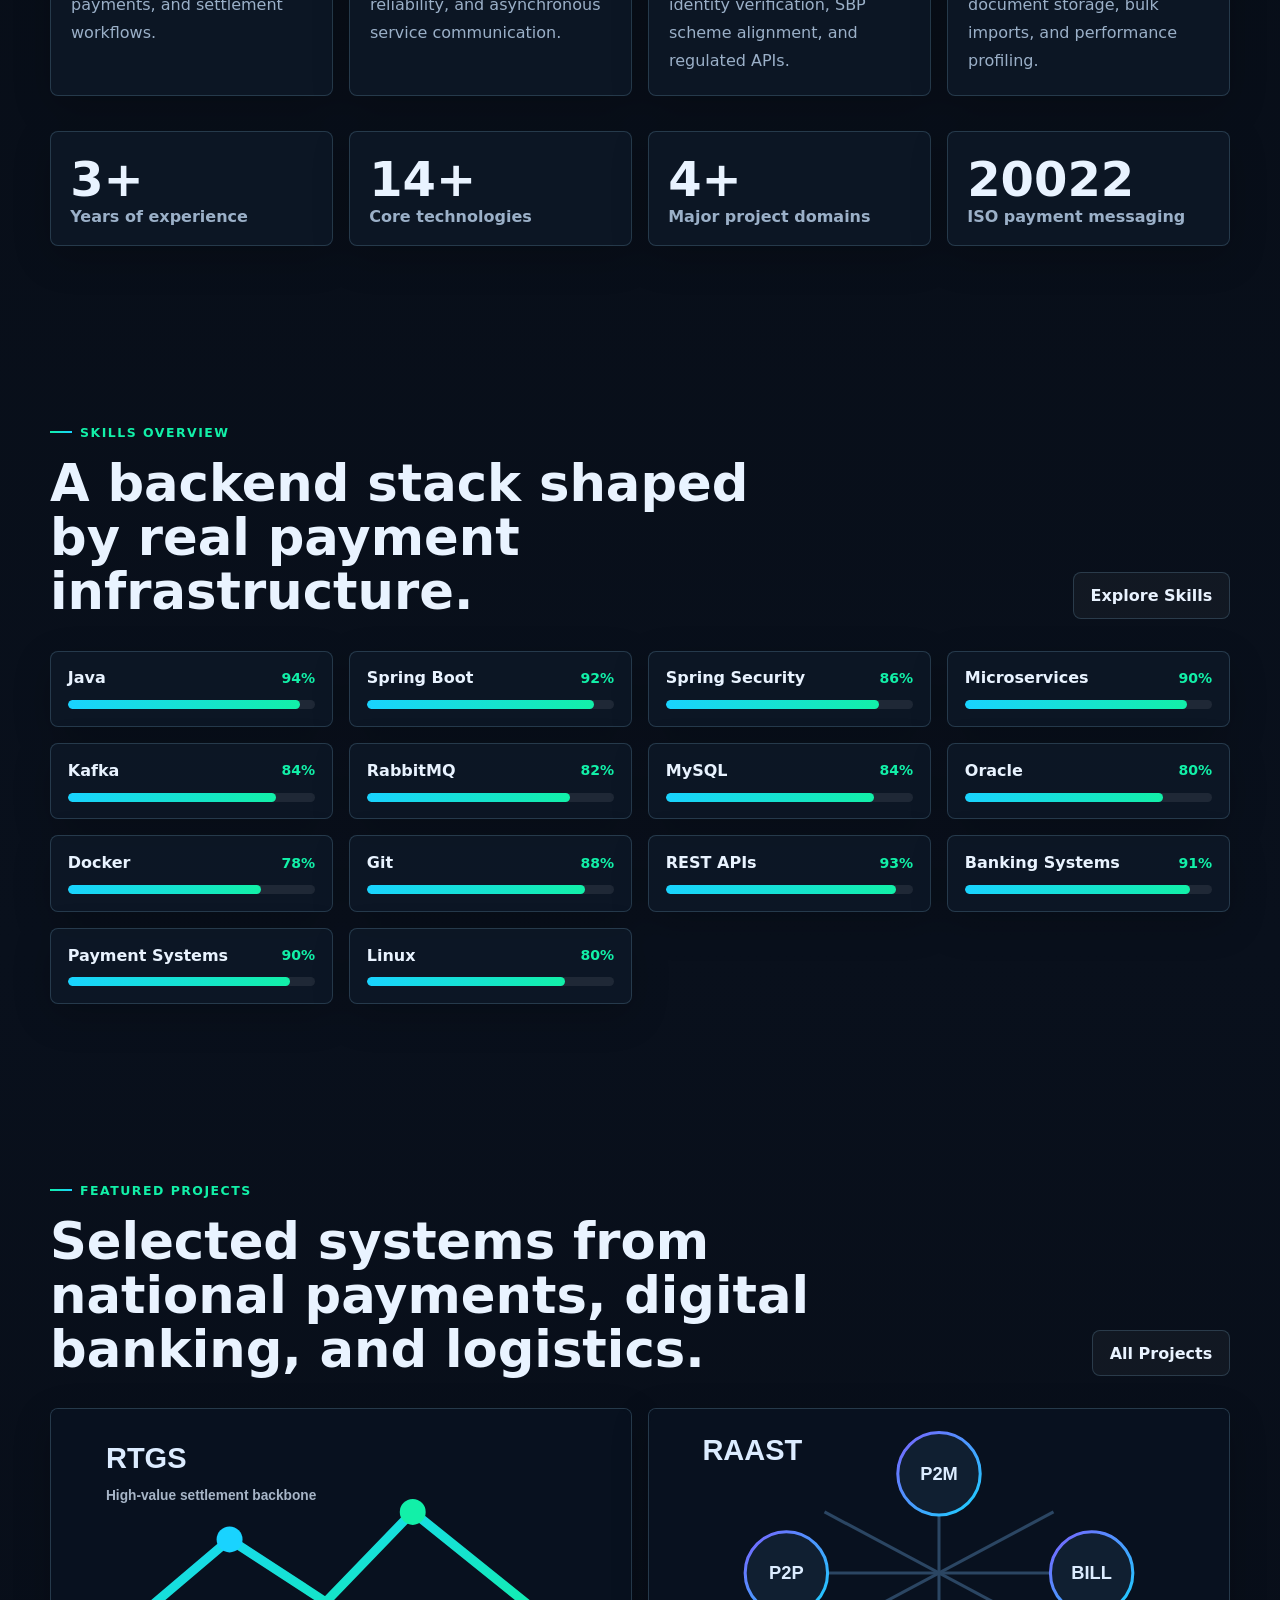
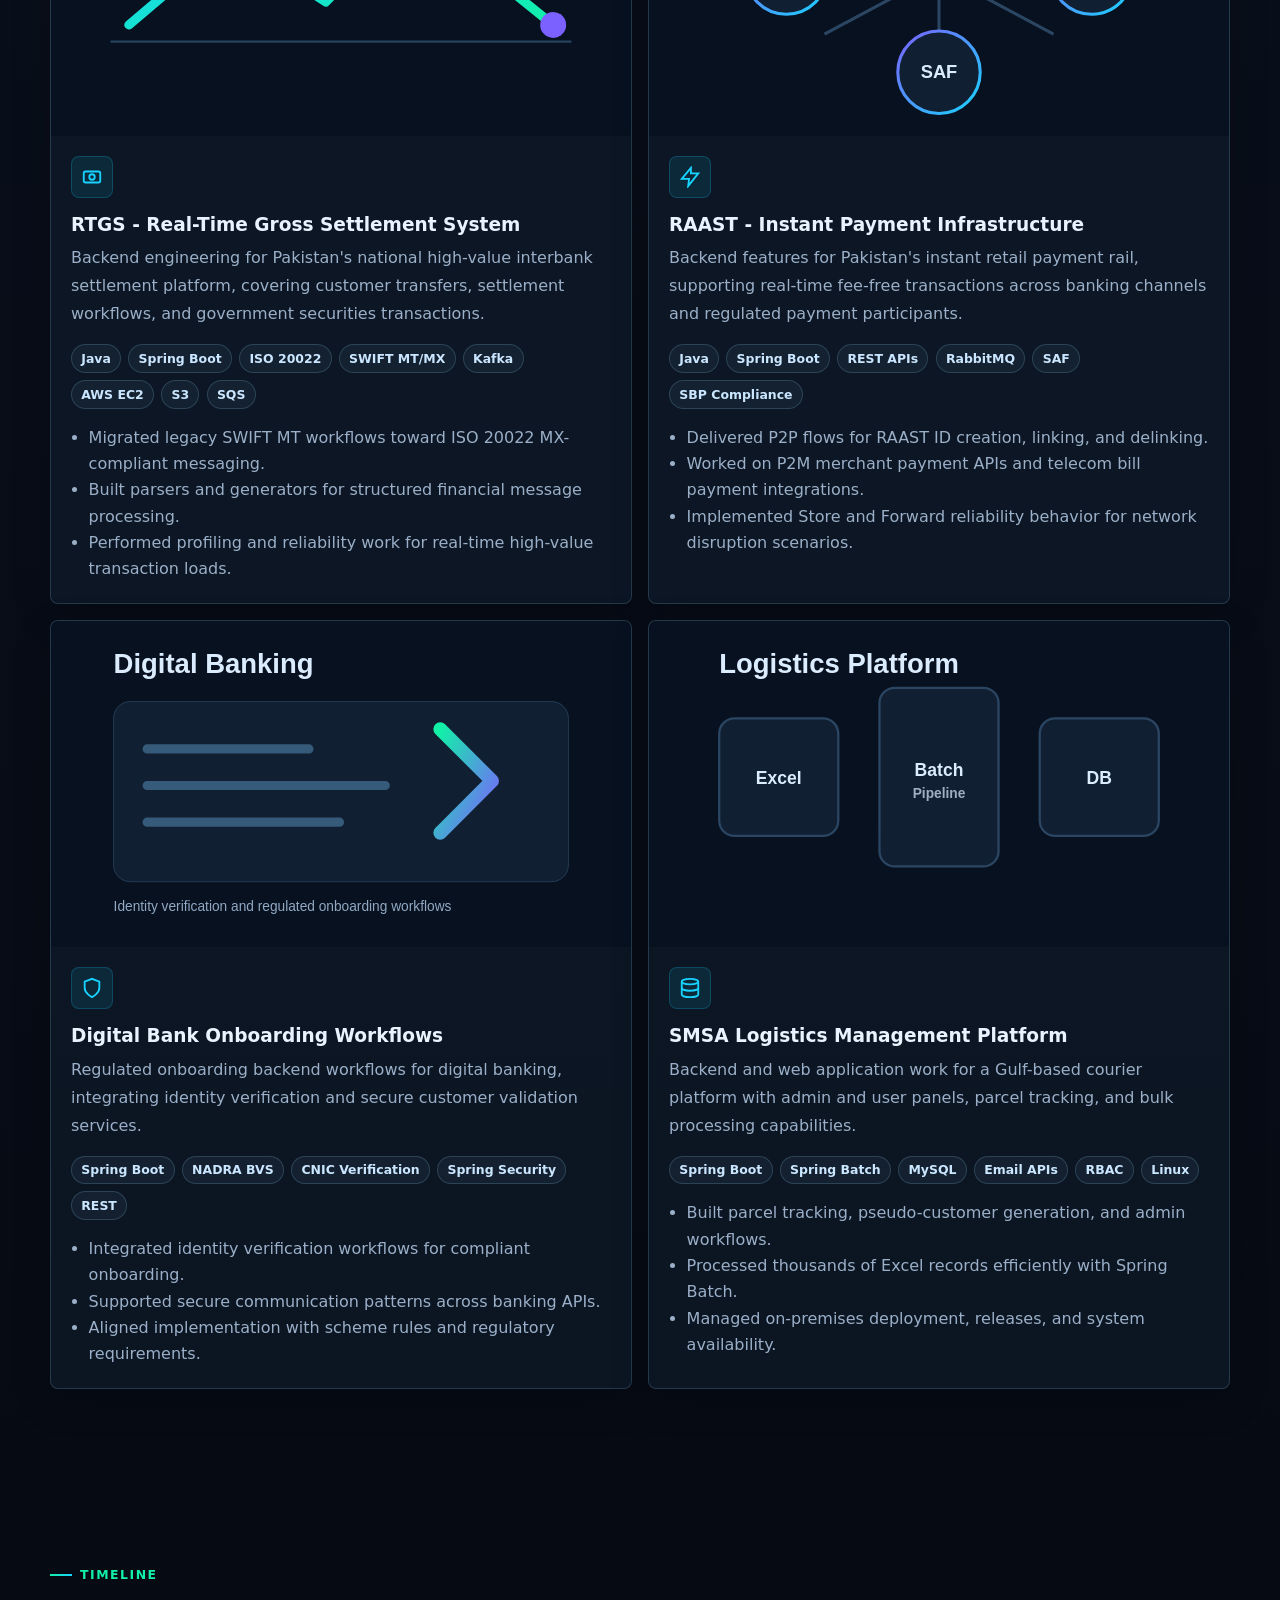
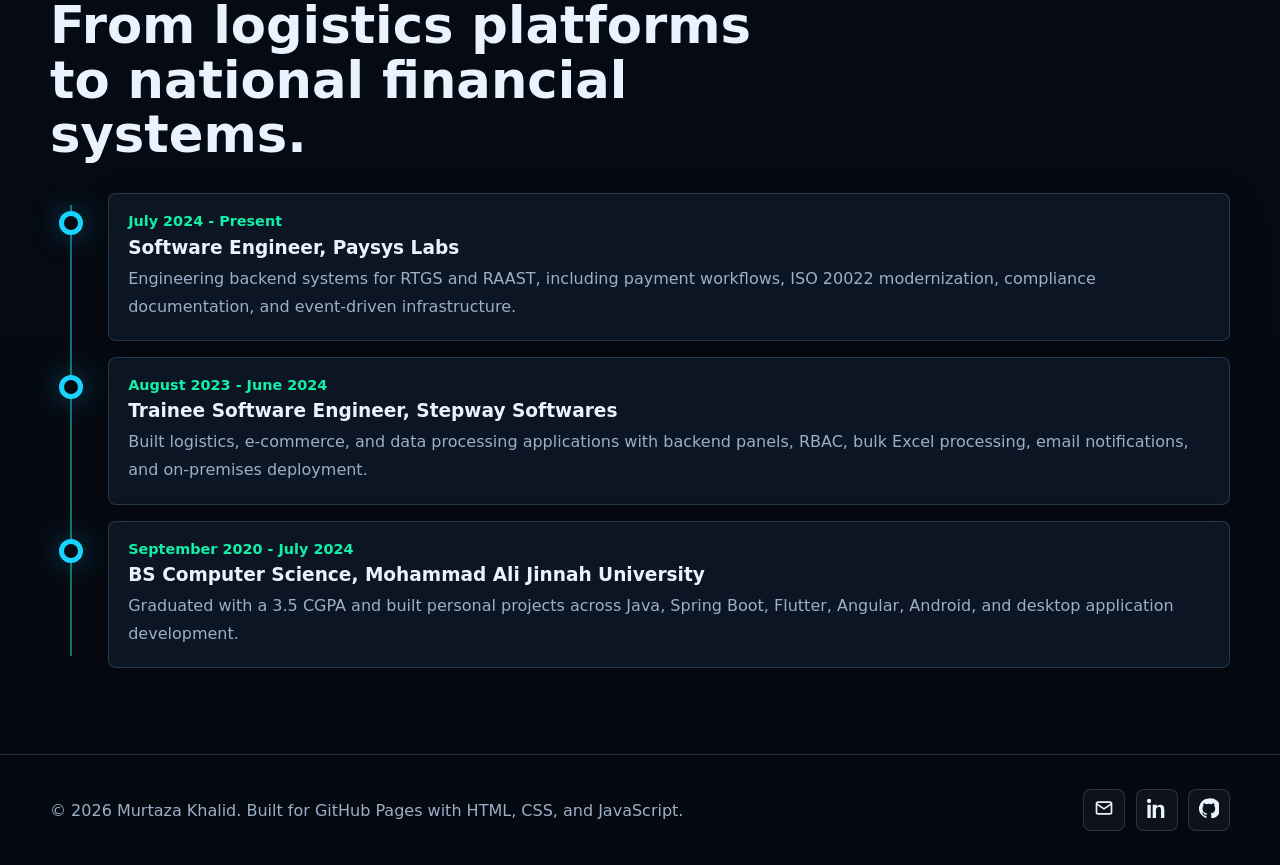
==== commit ff0388a5: "Open email actions in Gmail compose" ====
--- a/index.html
+++ b/index.html
@@ -81,10 +81,11 @@
       </div>
     </section>
   </main>
-  <footer class="footer"><div class="container footer-inner"><div>&copy; 2026 Murtaza Khalid. Built for GitHub Pages with HTML, CSS, and JavaScript.</div><div class="socials"><a href="mailto:murtazakhalid888@gmail.com" aria-label="Email"><span data-icon="mail"></span></a><a href="https://www.linkedin.com/in/murtazakhalid77/" target="_blank" rel="noopener noreferrer" aria-label="LinkedIn"><span data-icon="linkedin"></span></a><a href="https://github.com/murtazakhalid77" target="_blank" rel="noopener noreferrer" aria-label="GitHub"><span data-icon="github"></span></a></div></div></footer>
+  <footer class="footer"><div class="container footer-inner"><div>&copy; 2026 Murtaza Khalid. Built for GitHub Pages with HTML, CSS, and JavaScript.</div><div class="socials"><a href="https://mail.google.com/mail/?view=cm&fs=1&to=murtazakhalid888@gmail.com" target="_blank" rel="noopener noreferrer" aria-label="Email"><span data-icon="mail"></span></a><a href="https://www.linkedin.com/in/murtazakhalid77/" target="_blank" rel="noopener noreferrer" aria-label="LinkedIn"><span data-icon="linkedin"></span></a><a href="https://github.com/murtazakhalid77" target="_blank" rel="noopener noreferrer" aria-label="GitHub"><span data-icon="github"></span></a></div></div></footer>
   <script src="js/main.js"></script>
 </body>
 </html>
 
 
 
+
